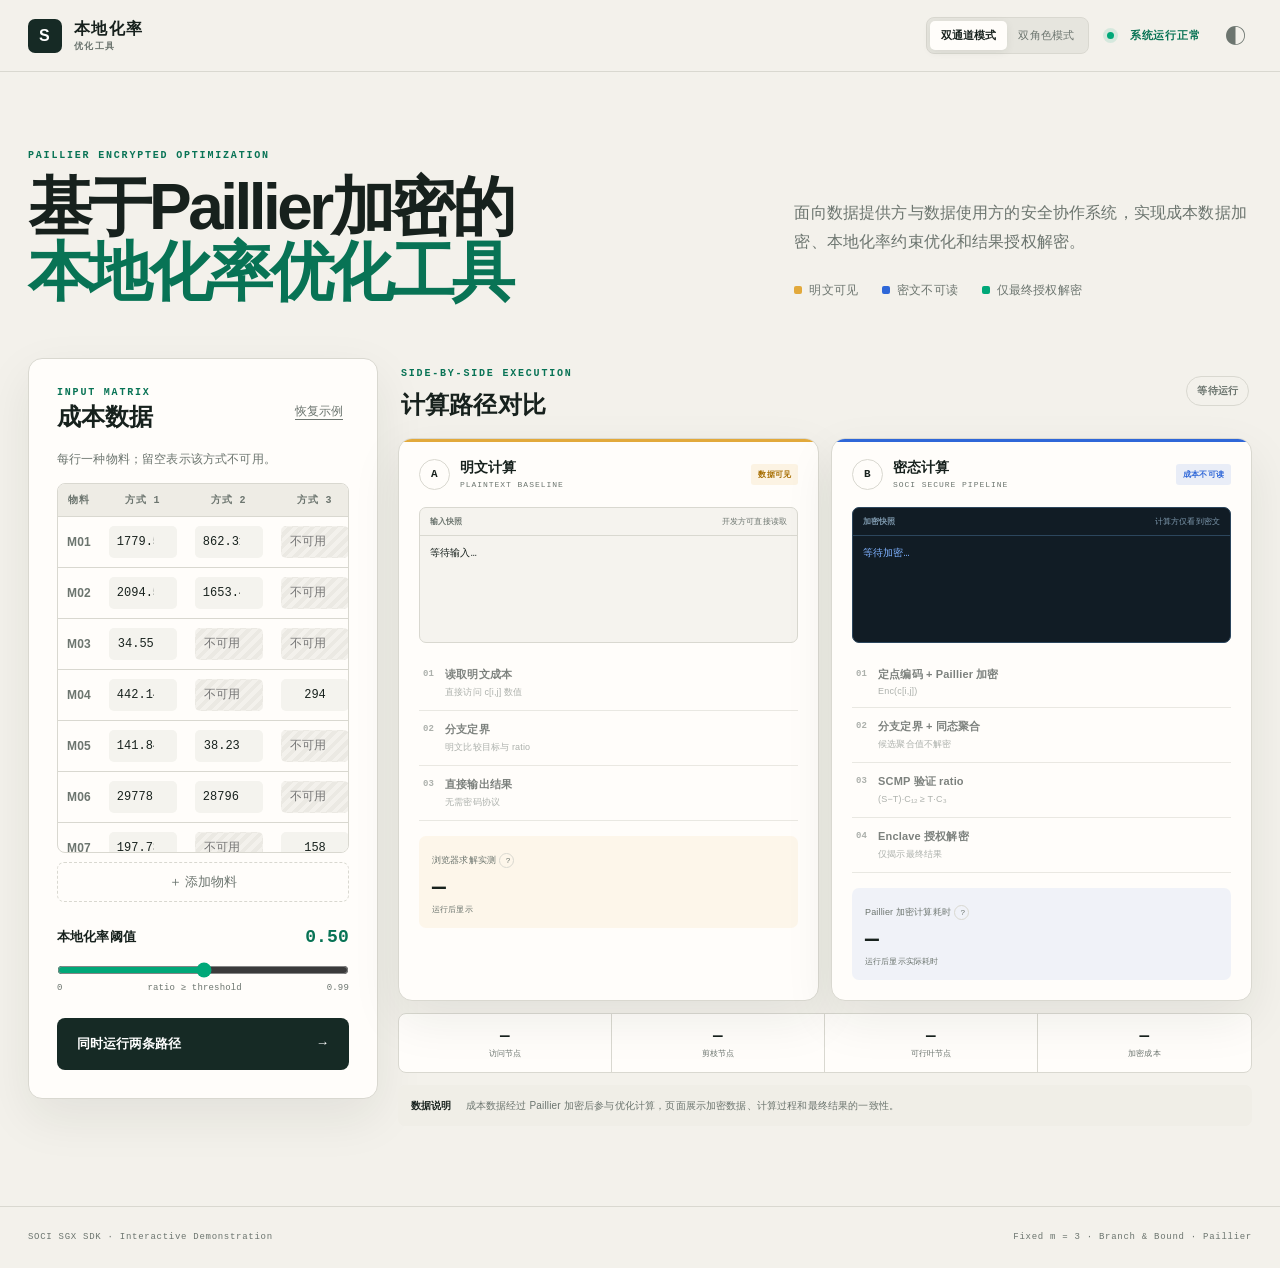
==== examples/optimization-demo/index.html @ 7ff5cc7e "feat(protocols): implement SOCI-plus secure protocols and optimization operator Replace the decrypt-" ====
<!doctype html>
<html lang="zh-CN">
<head>
  <meta charset="utf-8">
  <meta name="viewport" content="width=device-width,initial-scale=1">
  <title>基于Paillier加密的本地化率优化工具</title>
  <link rel="stylesheet" href="styles.css">
  <link rel="stylesheet" href="mode-nav.css">
  <link rel="stylesheet" href="progress.css">
</head>
<body>
  <header class="topbar">
    <a class="brand" href="index.html"><span class="brand-mark">S</span><span>本地化率<b>优化工具</b></span></a>
    <div class="top-actions"><nav class="mode-nav" aria-label="模式切换"><a class="active" href="index.html">双通道模式</a><a href="workflow.html">双角色模式</a></nav><span class="status"><i></i> 系统运行正常</span><button id="themeButton" class="icon-button" aria-label="切换主题">◐</button></div>
  </header>

  <main>
    <section class="hero">
      <div><p class="eyebrow">PAILLIER ENCRYPTED OPTIMIZATION</p><h1>基于Paillier加密的<br><em>本地化率优化工具</em></h1></div>
      <div class="hero-copy"><p>面向数据提供方与数据使用方的安全协作系统，实现成本数据加密、本地化率约束优化和结果授权解密。</p><div class="legend"><span><i class="dot raw"></i>明文可见</span><span><i class="dot cipher"></i>密文不可读</span><span><i class="dot enclave"></i>仅最终授权解密</span></div></div>
    </section>

    <section class="workspace compare-workspace">
      <aside class="panel input-panel">
        <div class="panel-head"><div><p class="step-label">INPUT MATRIX</p><h2>成本数据</h2></div><button id="resetButton" class="text-button">恢复示例</button></div>
        <p class="hint">每行一种物料；留空表示该方式不可用。</p>
        <div class="table-wrap"><table id="costTable"><thead><tr><th>物料</th><th>方式 1</th><th>方式 2</th><th>方式 3</th></tr></thead><tbody></tbody></table></div>
        <button id="addRowButton" class="add-button">＋ 添加物料</button>
        <div class="threshold-block"><div class="threshold-title"><label for="threshold">本地化率阈值</label><output id="thresholdValue">0.50</output></div><input id="threshold" type="range" min="0" max="0.99" step="0.01" value="0.5"><div class="range-label"><span>0</span><span>ratio ≥ threshold</span><span>0.99</span></div></div>
        <button id="runButton" class="run-button"><span>同时运行两条路径</span><b>→</b></button>
      </aside>

      <section class="comparison">
        <div class="compare-header"><div><p class="step-label">SIDE-BY-SIDE EXECUTION</p><h2>计算路径对比</h2></div><span id="runState" class="run-state">等待运行</span></div>
        <div class="channel-grid">
          <article class="channel plain-channel">
            <div class="channel-head"><div><span class="channel-index">A</span><div><b>明文计算</b><small>PLAINTEXT BASELINE</small></div></div><span class="exposure danger">数据可见</span></div>
            <div class="data-window"><div class="window-bar"><span>输入快照</span><em>开发方可直接读取</em></div><div id="plainPreview" class="matrix-preview plain-preview">等待输入…</div></div>
            <ol class="logic-list">
              <li data-plain-step="1"><i>01</i><div><b>读取明文成本</b><span>直接访问 c[i,j] 数值</span></div></li>
              <li data-plain-step="2"><i>02</i><div><b>分支定界</b><span>明文比较目标与 ratio</span></div></li>
              <li data-plain-step="3"><i>03</i><div><b>直接输出结果</b><span>无需密码协议</span></div></li>
            </ol>
            <div class="perf-box"><span>浏览器求解实测 <button class="info" title="同一模型在当前浏览器重复执行后的中位耗时">?</button></span><strong id="plainTime">—</strong><small id="plainPerfNote">运行后显示</small></div>
          </article>

          <article class="channel cipher-channel">
            <div class="channel-head"><div><span class="channel-index">B</span><div><b>密态计算</b><small>SOCI SECURE PIPELINE</small></div></div><span class="exposure safe">成本不可读</span></div>
            <div class="data-window cipher-window"><div class="window-bar"><span>加密快照</span><em>计算方仅看到密文</em></div><div id="cipherPreview" class="matrix-preview cipher-preview">等待加密…</div></div>
            <ol class="logic-list secure-list">
              <li data-secure-step="1"><i>01</i><div><b>定点编码 + Paillier 加密</b><span id="encryptDetail">Enc(c[i,j])</span></div></li>
              <li data-secure-step="2"><i>02</i><div><b>分支定界 + 同态聚合</b><span>候选聚合值不解密</span></div></li>
              <li data-secure-step="3"><i>03</i><div><b>SCMP 验证 ratio</b><span>(S−T)·C₁₂ ≥ T·C₃</span></div></li>
              <li data-secure-step="4"><i>04</i><div><b>Enclave 授权解密</b><span>仅揭示最终结果</span></div></li>
            </ol>
            <div class="perf-box secure-perf"><span>Paillier 加密计算耗时 <button class="info" title="从数据加密到优化结果生成的端到端耗时">?</button></span><strong id="secureTime">—</strong><small id="securePerfNote">运行后显示实际耗时</small></div>
          </article>
        </div>
        <div class="workload-strip"><span><b id="visitedNodes">—</b>访问节点</span><span><b id="prunedNodes">—</b>剪枝节点</span><span><b id="candidateCount">—</b>可行叶节点</span><span><b id="encryptedCells">—</b>加密成本</span></div>
        <div class="disclaimer"><b>数据说明</b><span>成本数据经过 Paillier 加密后参与优化计算，页面展示加密数据、计算过程和最终结果的一致性。</span></div>
      </section>
    </section>

    <section id="resultSection" class="results hidden">
      <div class="result-title"><div><p class="eyebrow">RESULT CONSISTENCY</p><h2>结果一致性验证</h2></div><span class="optimal-badge">✓ EXACT MATCH</span></div>
      <div class="match-panel"><div><span>明文结果</span><b id="plainSolution">—</b></div><i>＝</i><div><span>密态授权结果</span><b id="secureSolution">—</b></div><em>100% 一致</em></div>
      <div class="result-grid"><article><span>最小总成本 · 两端一致</span><strong id="totalCost">—</strong><small>成本单位</small></article><article><span>最终本地化率 · 两端一致</span><strong id="ratioResult">—</strong><div class="ratio-bar"><i id="ratioFill"></i><em id="thresholdMarker"></em></div></article><article><span>性能额外开销（实测）</span><strong id="overheadResult">—</strong><small id="constraintText">密态换取成本数据机密性</small></article></div>
      <div class="solution-card"><div class="solution-head"><h3>物料选择明细</h3><button id="copyButton" class="text-button">复制结果</button></div><div id="solutionList" class="solution-list"></div><div class="formula"><span>C₁₂</span><b id="c12Value">—</b><i>＋</i><span>C₃</span><b id="c3Value">—</b><i>＝</i><span>总成本</span><b id="formulaTotal">—</b></div></div>
    </section>
  </main>
  <footer><span>SOCI SGX SDK · Interactive Demonstration</span><span>Fixed m = 3 · Branch &amp; Bound · Paillier</span></footer>
  <script src="app.js"></script>
</body>
</html>
---- examples/optimization-demo/styles.css ----
:root{--bg:#f3f1eb;--card:#fffdfa;--ink:#17211d;--muted:#6c756f;--line:#d9d8d0;--green:#00a878;--green-dark:#087355;--blue:#2f67d8;--navy:#162a25;--amber:#e2a93b;--shadow:0 18px 50px rgba(24,37,31,.08)}*{box-sizing:border-box}html{scroll-behavior:smooth}body{margin:0;background:var(--bg);color:var(--ink);font-family:Inter,"Noto Sans SC","Microsoft YaHei",sans-serif;letter-spacing:.01em}.topbar{height:72px;padding:0 max(28px,calc((100vw - 1400px)/2));display:flex;align-items:center;justify-content:space-between;border-bottom:1px solid var(--line);background:rgba(243,241,235,.88);backdrop-filter:blur(14px);position:sticky;top:0;z-index:20}.brand{display:flex;align-items:center;gap:12px;color:var(--ink);text-decoration:none;font-weight:800;letter-spacing:.08em}.brand b{display:block;font-size:9px;font-weight:600;letter-spacing:.16em;color:var(--muted)}.brand-mark{display:grid;place-items:center;width:34px;height:34px;background:var(--navy);color:white;border-radius:7px}.top-actions{display:flex;align-items:center;gap:18px}.status{font:600 11px monospace;color:var(--green-dark);letter-spacing:.08em}.status i{display:inline-block;width:7px;height:7px;background:var(--green);border-radius:50%;box-shadow:0 0 0 4px rgba(0,168,120,.12);margin-right:8px}.icon-button,.text-button{border:0;background:transparent;color:var(--muted);cursor:pointer}.icon-button{font-size:21px}main{max-width:1400px;margin:auto;padding:0 28px 80px}.hero{display:grid;grid-template-columns:1.2fr .8fr;gap:80px;align-items:end;padding:68px 0 52px}.eyebrow,.step-label{font:700 10px monospace;color:var(--green-dark);letter-spacing:.18em}.hero h1{font-size:clamp(44px,5vw,72px);line-height:1.02;margin:14px 0 0;letter-spacing:-.055em}.hero h1 em{font-style:normal;color:var(--green-dark)}.hero-copy{padding-bottom:7px}.hero-copy p{font-size:16px;line-height:1.8;color:var(--muted);max-width:570px}.legend{display:flex;gap:24px;margin-top:25px;font-size:12px;color:var(--muted)}.dot{display:inline-block;width:8px;height:8px;border-radius:2px;margin-right:7px}.dot.raw{background:var(--amber)}.dot.cipher{background:var(--blue)}.dot.enclave{background:var(--green)}.workspace{display:grid;grid-template-columns:minmax(410px,.86fr) minmax(560px,1.14fr);gap:20px;align-items:start}.panel,.results{background:var(--card);border:1px solid var(--line);border-radius:14px;box-shadow:var(--shadow)}.panel{padding:28px}.panel-head,.threshold-title,.solution-head,.result-title{display:flex;align-items:center;justify-content:space-between}.panel h2,.results h2{margin:3px 0;font-size:24px}.panel-head p{margin:0}.text-button{font-size:12px;text-decoration:underline;text-underline-offset:4px}.hint{font-size:12px;color:var(--muted);margin:15px 0}.table-wrap{max-height:370px;overflow:auto;border:1px solid var(--line);border-radius:8px}table{border-collapse:collapse;width:100%;font-size:12px}th{position:sticky;top:0;background:#eeece5;color:var(--muted);font:600 10px monospace;letter-spacing:.08em;z-index:2}th,td{padding:9px;border-bottom:1px solid var(--line);text-align:center}td:first-child{font-weight:700;color:var(--muted)}td input{width:100%;min-width:68px;padding:8px 7px;border:1px solid transparent;border-radius:5px;text-align:right;background:#f4f3ee;color:var(--ink);font:500 12px monospace}td input:focus{outline:0;border-color:var(--green);background:white;box-shadow:0 0 0 3px rgba(0,168,120,.1)}td input.unavailable{background:repeating-linear-gradient(135deg,#f3f1ec,#f3f1ec 4px,#ebe9e3 4px,#ebe9e3 8px)}.add-button{width:100%;padding:10px;border:1px dashed var(--line);background:transparent;color:var(--muted);cursor:pointer;margin-top:9px;border-radius:7px}.threshold-block{margin:25px 0}.threshold-title label{font-size:13px;font-weight:700}.threshold-title output{font:700 18px monospace;color:var(--green-dark)}input[type=range]{width:100%;accent-color:var(--green);margin:15px 0 5px}.range-label{display:flex;justify-content:space-between;color:var(--muted);font:9px monospace}.run-button{width:100%;border:0;border-radius:8px;padding:17px 20px;background:var(--navy);color:white;display:flex;justify-content:space-between;font-weight:700;cursor:pointer;transition:.2s}.run-button:hover{background:var(--green-dark);transform:translateY(-1px)}.run-button:disabled{opacity:.7}.run-state{font:600 10px monospace;padding:7px 10px;border:1px solid var(--line);border-radius:99px;color:var(--muted)}.pipeline{display:grid;grid-template-columns:1fr 1fr;gap:10px;margin-top:21px}.process-step{min-height:142px;border:1px solid var(--line);border-radius:9px;padding:17px;display:flex;gap:14px;position:relative;transition:.35s;background:rgba(255,255,255,.4)}.process-step.wide{grid-column:span 2;min-height:120px}.process-step.active{border-color:var(--blue);background:rgba(47,103,216,.055);box-shadow:inset 3px 0 var(--blue)}.process-step.done{border-color:rgba(0,168,120,.45)}.process-step.done .step-icon{background:var(--green);color:white;border-color:var(--green)}.step-icon{flex:0 0 34px;height:34px;border:1px solid var(--line);border-radius:50%;display:grid;place-items:center;font:700 10px monospace;color:var(--muted)}.step-icon.shield{border-radius:8px}.process-step h3{font-size:14px;margin:2px 0 8px}.process-step p{font-size:11px;line-height:1.55;color:var(--muted);margin:0}.process-step code{display:block;margin-top:10px;color:var(--blue);font-size:10px;white-space:normal}.metrics{display:flex;gap:35px;margin-top:14px}.metrics span{font-size:10px;color:var(--muted)}.metrics b{display:block;font:700 20px monospace;color:var(--ink);margin-bottom:3px}.enclave-tag{position:absolute;right:16px;top:16px;font:700 9px monospace;color:var(--green-dark);border:1px solid rgba(0,168,120,.35);padding:5px 8px;border-radius:3px}.disclaimer{display:flex;gap:14px;background:#f0eee7;margin-top:12px;padding:13px;border-radius:7px;font-size:10px;line-height:1.5;color:var(--muted)}.disclaimer b{color:var(--ink);white-space:nowrap}.results{margin-top:20px;padding:30px}.results.hidden{display:none}.optimal-badge{font:700 10px monospace;color:var(--green-dark);border:1px solid rgba(0,168,120,.35);padding:8px 11px;border-radius:99px}.result-grid{display:grid;grid-template-columns:repeat(3,1fr);gap:10px;margin:25px 0}.result-grid article{padding:22px;background:#f1efe9;border-radius:8px}.result-grid span,.result-grid small{display:block;font-size:10px;color:var(--muted)}.result-grid strong{display:block;font:700 28px monospace;margin:12px 0}.result-grid strong.valid{color:var(--green-dark)}.ratio-bar{height:4px;background:#d9d7d0;position:relative;margin-top:18px}.ratio-bar i{display:block;height:100%;width:0;background:var(--green);transition:width .7s}.ratio-bar em{position:absolute;top:-4px;height:12px;width:2px;background:var(--ink)}.solution-card{border:1px solid var(--line);border-radius:9px;padding:22px}.solution-head h3{font-size:14px}.solution-list{display:grid;grid-template-columns:repeat(5,1fr);gap:8px}.solution-item{padding:13px;background:#f4f2ed;border-radius:6px;border-top:2px solid var(--blue)}.solution-item span{display:block;font-size:9px;color:var(--muted)}.solution-item b{display:block;font-size:12px;margin:6px 0}.solution-item em{font:600 11px monospace;color:var(--green-dark);font-style:normal}.formula{display:flex;align-items:center;justify-content:flex-end;gap:12px;margin-top:22px;font-size:10px;color:var(--muted)}.formula b{font:700 13px monospace;color:var(--ink)}.formula i{font-style:normal;color:var(--green)}footer{max-width:1400px;margin:auto;padding:25px 28px;border-top:1px solid var(--line);display:flex;justify-content:space-between;color:var(--muted);font:9px monospace;letter-spacing:.08em}.error{color:#a33!important;border-color:#c77!important}@media(max-width:960px){.hero{grid-template-columns:1fr;gap:20px}.workspace{grid-template-columns:1fr}.result-grid{grid-template-columns:1fr}.solution-list{grid-template-columns:repeat(2,1fr)}}@media(max-width:580px){main{padding-inline:14px}.topbar{padding-inline:14px}.hero{padding-top:40px}.panel,.results{padding:18px}.pipeline{grid-template-columns:1fr}.process-step.wide{grid-column:auto}.solution-list{grid-template-columns:1fr}.legend{flex-wrap:wrap}.formula{flex-wrap:wrap;justify-content:flex-start}}
body.dark{--bg:#101714;--card:#17201c;--ink:#e9eee9;--muted:#9aa59e;--line:#34413b;--navy:#00a878;--shadow:0 18px 50px rgba(0,0,0,.2)}body.dark .topbar{background:rgba(16,23,20,.9)}body.dark th,body.dark .result-grid article,body.dark .disclaimer,body.dark .solution-item,body.dark td input{background:#202a26}body.dark .process-step{background:rgba(255,255,255,.015)}
.compare-workspace{grid-template-columns:minmax(350px,.58fr) minmax(680px,1.42fr)}.comparison{min-width:0}.compare-header{display:flex;align-items:center;justify-content:space-between;margin:0 3px 14px}.compare-header h2{margin:3px 0}.channel-grid{display:grid;grid-template-columns:1fr 1fr;gap:12px}.channel{background:var(--card);border:1px solid var(--line);border-radius:14px;padding:20px;box-shadow:var(--shadow);position:relative;overflow:hidden}.channel:before{content:"";position:absolute;left:0;right:0;top:0;height:3px}.plain-channel:before{background:var(--amber)}.cipher-channel:before{background:var(--blue)}.channel-head,.channel-head>div{display:flex;align-items:center;justify-content:space-between}.channel-head>div{justify-content:flex-start;gap:10px}.channel-head b{display:block;font-size:14px}.channel-head small{display:block;font:8px monospace;color:var(--muted);margin-top:3px;letter-spacing:.12em}.channel-index{display:grid;place-items:center;width:31px;height:31px;border-radius:50%;border:1px solid var(--line);font:700 11px monospace}.exposure{font:700 8px monospace;padding:5px 7px;border-radius:3px}.exposure.danger{color:#a66d00;background:rgba(226,169,59,.12)}.exposure.safe{color:var(--blue);background:rgba(47,103,216,.1)}.data-window{margin:17px 0 13px;border:1px solid var(--line);border-radius:7px;overflow:hidden;background:#f5f3ee}.cipher-window{background:#111c25;color:#9bc1ff;border-color:#2c465d}.window-bar{display:flex;justify-content:space-between;padding:8px 10px;border-bottom:1px solid var(--line);font:700 8px monospace;color:var(--muted)}.cipher-window .window-bar{border-color:#2c465d;color:#7f9aaf}.window-bar em{font-style:normal;font-weight:400}.matrix-preview{height:106px;padding:10px;overflow:auto;font:10px/1.65 monospace;white-space:pre;color:var(--ink)}.cipher-preview{color:#7eb1ff;overflow:hidden}.logic-list{list-style:none;margin:0;padding:0}.logic-list li{display:flex;gap:11px;padding:11px 4px;border-bottom:1px solid var(--line);opacity:.56;transition:.25s}.logic-list li.active{opacity:1;background:rgba(226,169,59,.055);padding-left:8px}.secure-list li.active{background:rgba(47,103,216,.06)}.logic-list li.done{opacity:1}.logic-list i{font:700 9px monospace;color:var(--muted);font-style:normal;margin-top:2px}.logic-list b{display:block;font-size:11px}.logic-list span{display:block;font-size:9px;color:var(--muted);margin-top:4px}.perf-box{background:rgba(226,169,59,.08);margin-top:15px;padding:13px;border-radius:7px}.secure-perf{background:rgba(47,103,216,.07)}.perf-box>span{font-size:9px;color:var(--muted)}.perf-box strong{display:block;font:700 23px monospace;margin:7px 0 3px}.perf-box small{display:block;color:var(--muted);font-size:8px;line-height:1.4}.info{border:1px solid var(--line);background:transparent;color:var(--muted);border-radius:50%;width:15px;height:15px;font:8px monospace;cursor:help}.workload-strip{display:grid;grid-template-columns:repeat(4,1fr);margin-top:12px;background:var(--card);border:1px solid var(--line);border-radius:8px}.workload-strip span{padding:13px;text-align:center;font-size:8px;color:var(--muted);border-right:1px solid var(--line)}.workload-strip span:last-child{border:0}.workload-strip b{display:block;font:700 16px monospace;color:var(--ink);margin-bottom:3px}.match-panel{display:grid;grid-template-columns:1fr auto 1fr auto;gap:16px;align-items:center;padding:17px 20px;margin:23px 0;background:linear-gradient(90deg,rgba(226,169,59,.08),rgba(0,168,120,.08),rgba(47,103,216,.08));border:1px solid var(--line);border-radius:8px}.match-panel div{text-align:center}.match-panel span{display:block;font-size:9px;color:var(--muted)}.match-panel b{display:block;font:700 13px monospace;margin-top:7px}.match-panel>i{font-style:normal;font-size:22px;color:var(--green)}.match-panel>em{font:700 9px monospace;font-style:normal;color:var(--green-dark);border:1px solid rgba(0,168,120,.3);border-radius:99px;padding:7px 9px}@media(max-width:1100px){.compare-workspace{grid-template-columns:1fr}.input-panel .table-wrap{max-height:290px}}@media(max-width:740px){.channel-grid{grid-template-columns:1fr}.workload-strip{grid-template-columns:1fr 1fr}.match-panel{grid-template-columns:1fr}.match-panel>i{transform:rotate(90deg)}body.dark .data-window{background:#202a26}}
---- examples/optimization-demo/mode-nav.css ----
.mode-nav{display:flex;align-items:center;padding:3px;background:rgba(23,33,29,.06);border:1px solid var(--line);border-radius:8px}.mode-nav a{padding:7px 11px;border-radius:5px;color:var(--muted);text-decoration:none;font-size:11px;white-space:nowrap}.mode-nav a.active{background:var(--card);color:var(--ink);font-weight:700;box-shadow:0 2px 8px rgba(24,37,31,.08)}@media(max-width:620px){.top-actions .status{display:none}.mode-nav a{padding:7px 8px;font-size:10px}}
---- examples/optimization-demo/progress.css ----
.run-button.loading b{animation:spin .9s linear infinite}.run-state:not(.error){transition:.2s}.logic-list li.active{animation:workingPulse 1.15s ease-in-out infinite}@keyframes spin{to{transform:rotate(360deg)}}@keyframes workingPulse{50%{filter:brightness(.92);box-shadow:inset 3px 0 var(--blue)}}
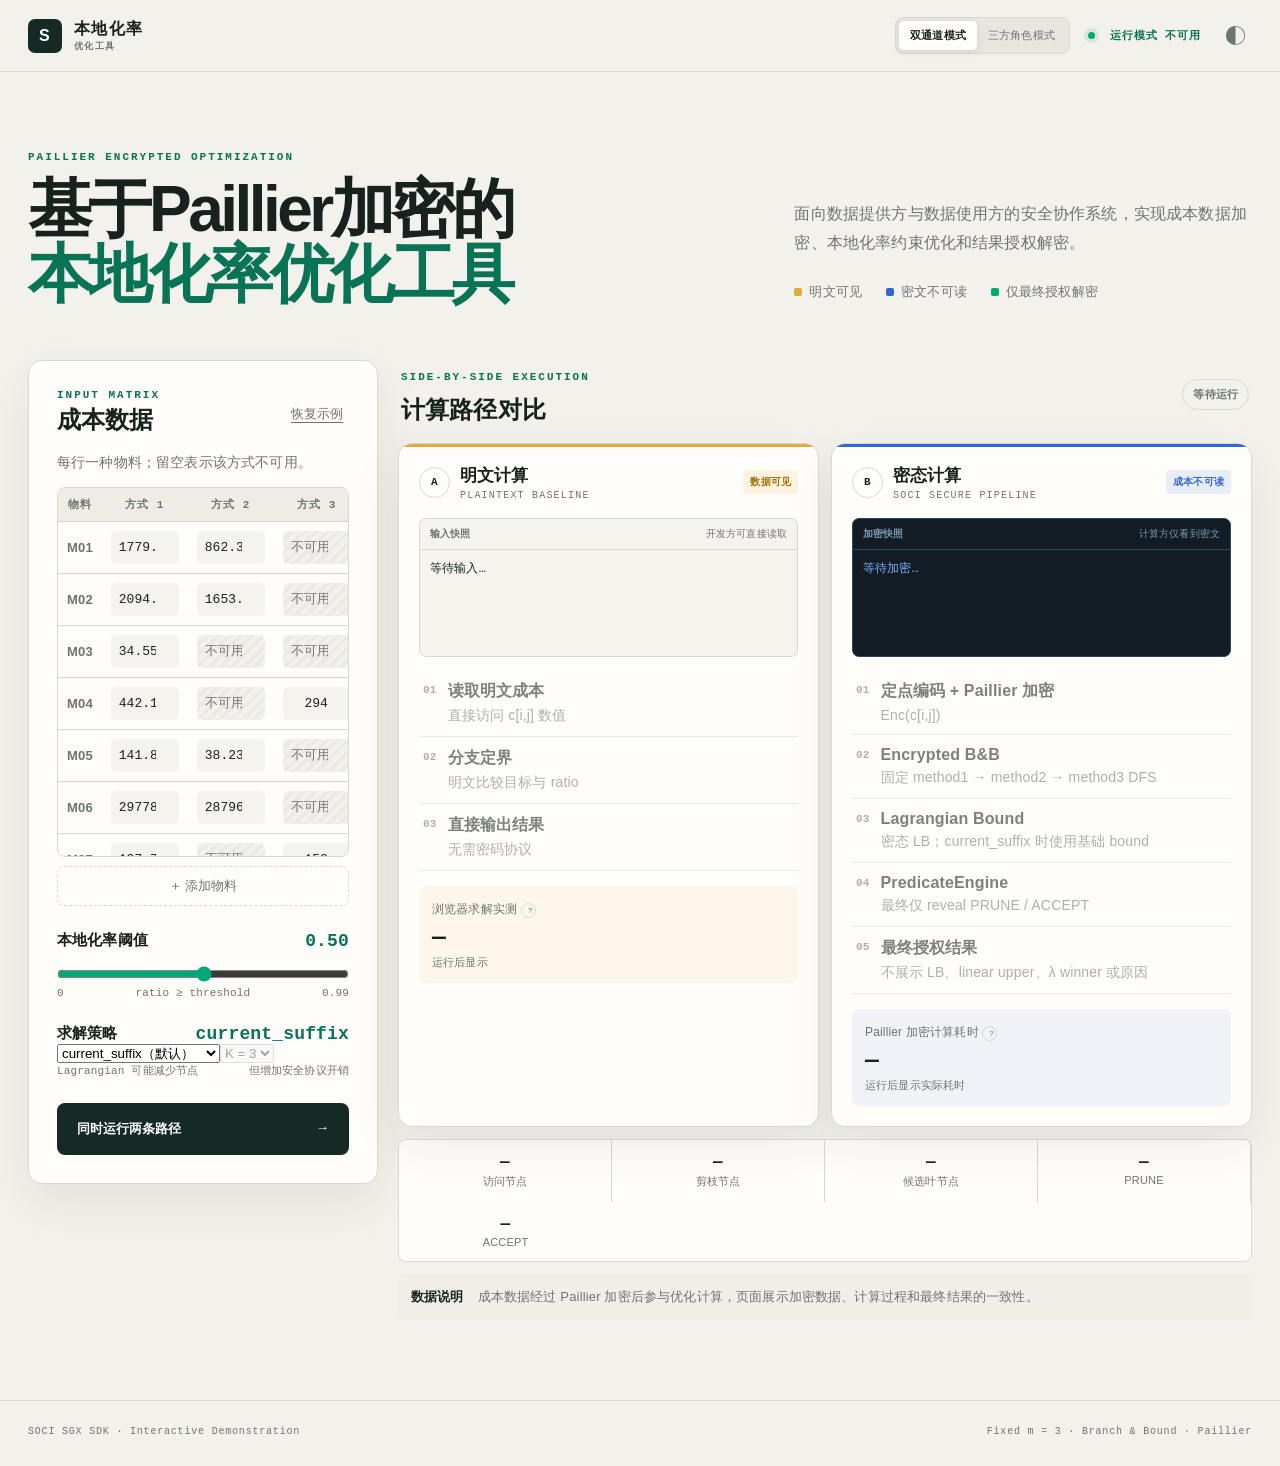
==== commit d3b30ffb: "demo: rework three-party flow, fix 04->05 transition, improve readability - dual-channel: always act" ====
--- a/examples/optimization-demo/index.html
+++ b/examples/optimization-demo/index.html
@@ -11,7 +11,7 @@
 <body>
   <header class="topbar">
     <a class="brand" href="index.html"><span class="brand-mark">S</span><span>本地化率<b>优化工具</b></span></a>
-    <div class="top-actions"><nav class="mode-nav" aria-label="模式切换"><a class="active" href="index.html">双通道模式</a><a href="workflow.html">双角色模式</a></nav><span class="status"><i></i> 系统运行正常</span><button id="themeButton" class="icon-button" aria-label="切换主题">◐</button></div>
+    <div class="top-actions"><nav class="mode-nav" aria-label="模式切换"><a class="active" href="index.html">双通道模式</a><a href="workflow.html">三方角色模式</a></nav><span class="status"><i></i> 运行模式 <b id="runtimeMode">检测中</b></span><button id="themeButton" class="icon-button" aria-label="切换主题">◐</button></div>
   </header>
 
   <main>
@@ -27,6 +27,7 @@
         <div class="table-wrap"><table id="costTable"><thead><tr><th>物料</th><th>方式 1</th><th>方式 2</th><th>方式 3</th></tr></thead><tbody></tbody></table></div>
         <button id="addRowButton" class="add-button">＋ 添加物料</button>
         <div class="threshold-block"><div class="threshold-title"><label for="threshold">本地化率阈值</label><output id="thresholdValue">0.50</output></div><input id="threshold" type="range" min="0" max="0.99" step="0.01" value="0.5"><div class="range-label"><span>0</span><span>ratio ≥ threshold</span><span>0.99</span></div></div>
+        <div class="threshold-block"><div class="threshold-title"><label for="solverStrategy">求解策略</label><output id="activeStrategy">current_suffix</output></div><select id="solverStrategy"><option value="current_suffix">current_suffix（默认）</option><option value="lagrangian">lagrangian（显式启用）</option></select><select id="gridSize" disabled><option value="3">K = 3</option><option value="5">K = 5</option><option value="9">K = 9</option></select><div class="range-label"><span>Lagrangian 可能减少节点</span><span>但增加安全协议开销</span></div></div>
         <button id="runButton" class="run-button"><span>同时运行两条路径</span><b>→</b></button>
       </aside>
 
@@ -49,14 +50,15 @@
             <div class="data-window cipher-window"><div class="window-bar"><span>加密快照</span><em>计算方仅看到密文</em></div><div id="cipherPreview" class="matrix-preview cipher-preview">等待加密…</div></div>
             <ol class="logic-list secure-list">
               <li data-secure-step="1"><i>01</i><div><b>定点编码 + Paillier 加密</b><span id="encryptDetail">Enc(c[i,j])</span></div></li>
-              <li data-secure-step="2"><i>02</i><div><b>分支定界 + 同态聚合</b><span>候选聚合值不解密</span></div></li>
-              <li data-secure-step="3"><i>03</i><div><b>SCMP 验证 ratio</b><span>(S−T)·C₁₂ ≥ T·C₃</span></div></li>
-              <li data-secure-step="4"><i>04</i><div><b>Enclave 授权解密</b><span>仅揭示最终结果</span></div></li>
+              <li data-secure-step="2"><i>02</i><div><b>Encrypted B&amp;B</b><span>固定 method1 → method2 → method3 DFS</span></div></li>
+              <li data-secure-step="3"><i>03</i><div><b>Lagrangian Bound</b><span>密态 LB；current_suffix 时使用基础 bound</span></div></li>
+              <li data-secure-step="4"><i>04</i><div><b>PredicateEngine</b><span>最终仅 reveal PRUNE / ACCEPT</span></div></li>
+              <li data-secure-step="5"><i>05</i><div><b>最终授权结果</b><span>不展示 LB、linear upper、λ winner 或原因</span></div></li>
             </ol>
             <div class="perf-box secure-perf"><span>Paillier 加密计算耗时 <button class="info" title="从数据加密到优化结果生成的端到端耗时">?</button></span><strong id="secureTime">—</strong><small id="securePerfNote">运行后显示实际耗时</small></div>
           </article>
         </div>
-        <div class="workload-strip"><span><b id="visitedNodes">—</b>访问节点</span><span><b id="prunedNodes">—</b>剪枝节点</span><span><b id="candidateCount">—</b>可行叶节点</span><span><b id="encryptedCells">—</b>加密成本</span></div>
+        <div class="workload-strip"><span><b id="visitedNodes">—</b>访问节点</span><span><b id="prunedNodes">—</b>剪枝节点</span><span><b id="candidateCount">—</b>候选叶节点</span><span><b id="prunePredicates">—</b>PRUNE</span><span><b id="acceptPredicates">—</b>ACCEPT</span></div>
         <div class="disclaimer"><b>数据说明</b><span>成本数据经过 Paillier 加密后参与优化计算，页面展示加密数据、计算过程和最终结果的一致性。</span></div>
       </section>
     </section>
--- a/examples/optimization-demo/styles.css
+++ b/examples/optimization-demo/styles.css
@@ -1,3 +1,3 @@
-:root{--bg:#f3f1eb;--card:#fffdfa;--ink:#17211d;--muted:#6c756f;--line:#d9d8d0;--green:#00a878;--green-dark:#087355;--blue:#2f67d8;--navy:#162a25;--amber:#e2a93b;--shadow:0 18px 50px rgba(24,37,31,.08)}*{box-sizing:border-box}html{scroll-behavior:smooth}body{margin:0;background:var(--bg);color:var(--ink);font-family:Inter,"Noto Sans SC","Microsoft YaHei",sans-serif;letter-spacing:.01em}.topbar{height:72px;padding:0 max(28px,calc((100vw - 1400px)/2));display:flex;align-items:center;justify-content:space-between;border-bottom:1px solid var(--line);background:rgba(243,241,235,.88);backdrop-filter:blur(14px);position:sticky;top:0;z-index:20}.brand{display:flex;align-items:center;gap:12px;color:var(--ink);text-decoration:none;font-weight:800;letter-spacing:.08em}.brand b{display:block;font-size:9px;font-weight:600;letter-spacing:.16em;color:var(--muted)}.brand-mark{display:grid;place-items:center;width:34px;height:34px;background:var(--navy);color:white;border-radius:7px}.top-actions{display:flex;align-items:center;gap:18px}.status{font:600 11px monospace;color:var(--green-dark);letter-spacing:.08em}.status i{display:inline-block;width:7px;height:7px;background:var(--green);border-radius:50%;box-shadow:0 0 0 4px rgba(0,168,120,.12);margin-right:8px}.icon-button,.text-button{border:0;background:transparent;color:var(--muted);cursor:pointer}.icon-button{font-size:21px}main{max-width:1400px;margin:auto;padding:0 28px 80px}.hero{display:grid;grid-template-columns:1.2fr .8fr;gap:80px;align-items:end;padding:68px 0 52px}.eyebrow,.step-label{font:700 10px monospace;color:var(--green-dark);letter-spacing:.18em}.hero h1{font-size:clamp(44px,5vw,72px);line-height:1.02;margin:14px 0 0;letter-spacing:-.055em}.hero h1 em{font-style:normal;color:var(--green-dark)}.hero-copy{padding-bottom:7px}.hero-copy p{font-size:16px;line-height:1.8;color:var(--muted);max-width:570px}.legend{display:flex;gap:24px;margin-top:25px;font-size:12px;color:var(--muted)}.dot{display:inline-block;width:8px;height:8px;border-radius:2px;margin-right:7px}.dot.raw{background:var(--amber)}.dot.cipher{background:var(--blue)}.dot.enclave{background:var(--green)}.workspace{display:grid;grid-template-columns:minmax(410px,.86fr) minmax(560px,1.14fr);gap:20px;align-items:start}.panel,.results{background:var(--card);border:1px solid var(--line);border-radius:14px;box-shadow:var(--shadow)}.panel{padding:28px}.panel-head,.threshold-title,.solution-head,.result-title{display:flex;align-items:center;justify-content:space-between}.panel h2,.results h2{margin:3px 0;font-size:24px}.panel-head p{margin:0}.text-button{font-size:12px;text-decoration:underline;text-underline-offset:4px}.hint{font-size:12px;color:var(--muted);margin:15px 0}.table-wrap{max-height:370px;overflow:auto;border:1px solid var(--line);border-radius:8px}table{border-collapse:collapse;width:100%;font-size:12px}th{position:sticky;top:0;background:#eeece5;color:var(--muted);font:600 10px monospace;letter-spacing:.08em;z-index:2}th,td{padding:9px;border-bottom:1px solid var(--line);text-align:center}td:first-child{font-weight:700;color:var(--muted)}td input{width:100%;min-width:68px;padding:8px 7px;border:1px solid transparent;border-radius:5px;text-align:right;background:#f4f3ee;color:var(--ink);font:500 12px monospace}td input:focus{outline:0;border-color:var(--green);background:white;box-shadow:0 0 0 3px rgba(0,168,120,.1)}td input.unavailable{background:repeating-linear-gradient(135deg,#f3f1ec,#f3f1ec 4px,#ebe9e3 4px,#ebe9e3 8px)}.add-button{width:100%;padding:10px;border:1px dashed var(--line);background:transparent;color:var(--muted);cursor:pointer;margin-top:9px;border-radius:7px}.threshold-block{margin:25px 0}.threshold-title label{font-size:13px;font-weight:700}.threshold-title output{font:700 18px monospace;color:var(--green-dark)}input[type=range]{width:100%;accent-color:var(--green);margin:15px 0 5px}.range-label{display:flex;justify-content:space-between;color:var(--muted);font:9px monospace}.run-button{width:100%;border:0;border-radius:8px;padding:17px 20px;background:var(--navy);color:white;display:flex;justify-content:space-between;font-weight:700;cursor:pointer;transition:.2s}.run-button:hover{background:var(--green-dark);transform:translateY(-1px)}.run-button:disabled{opacity:.7}.run-state{font:600 10px monospace;padding:7px 10px;border:1px solid var(--line);border-radius:99px;color:var(--muted)}.pipeline{display:grid;grid-template-columns:1fr 1fr;gap:10px;margin-top:21px}.process-step{min-height:142px;border:1px solid var(--line);border-radius:9px;padding:17px;display:flex;gap:14px;position:relative;transition:.35s;background:rgba(255,255,255,.4)}.process-step.wide{grid-column:span 2;min-height:120px}.process-step.active{border-color:var(--blue);background:rgba(47,103,216,.055);box-shadow:inset 3px 0 var(--blue)}.process-step.done{border-color:rgba(0,168,120,.45)}.process-step.done .step-icon{background:var(--green);color:white;border-color:var(--green)}.step-icon{flex:0 0 34px;height:34px;border:1px solid var(--line);border-radius:50%;display:grid;place-items:center;font:700 10px monospace;color:var(--muted)}.step-icon.shield{border-radius:8px}.process-step h3{font-size:14px;margin:2px 0 8px}.process-step p{font-size:11px;line-height:1.55;color:var(--muted);margin:0}.process-step code{display:block;margin-top:10px;color:var(--blue);font-size:10px;white-space:normal}.metrics{display:flex;gap:35px;margin-top:14px}.metrics span{font-size:10px;color:var(--muted)}.metrics b{display:block;font:700 20px monospace;color:var(--ink);margin-bottom:3px}.enclave-tag{position:absolute;right:16px;top:16px;font:700 9px monospace;color:var(--green-dark);border:1px solid rgba(0,168,120,.35);padding:5px 8px;border-radius:3px}.disclaimer{display:flex;gap:14px;background:#f0eee7;margin-top:12px;padding:13px;border-radius:7px;font-size:10px;line-height:1.5;color:var(--muted)}.disclaimer b{color:var(--ink);white-space:nowrap}.results{margin-top:20px;padding:30px}.results.hidden{display:none}.optimal-badge{font:700 10px monospace;color:var(--green-dark);border:1px solid rgba(0,168,120,.35);padding:8px 11px;border-radius:99px}.result-grid{display:grid;grid-template-columns:repeat(3,1fr);gap:10px;margin:25px 0}.result-grid article{padding:22px;background:#f1efe9;border-radius:8px}.result-grid span,.result-grid small{display:block;font-size:10px;color:var(--muted)}.result-grid strong{display:block;font:700 28px monospace;margin:12px 0}.result-grid strong.valid{color:var(--green-dark)}.ratio-bar{height:4px;background:#d9d7d0;position:relative;margin-top:18px}.ratio-bar i{display:block;height:100%;width:0;background:var(--green);transition:width .7s}.ratio-bar em{position:absolute;top:-4px;height:12px;width:2px;background:var(--ink)}.solution-card{border:1px solid var(--line);border-radius:9px;padding:22px}.solution-head h3{font-size:14px}.solution-list{display:grid;grid-template-columns:repeat(5,1fr);gap:8px}.solution-item{padding:13px;background:#f4f2ed;border-radius:6px;border-top:2px solid var(--blue)}.solution-item span{display:block;font-size:9px;color:var(--muted)}.solution-item b{display:block;font-size:12px;margin:6px 0}.solution-item em{font:600 11px monospace;color:var(--green-dark);font-style:normal}.formula{display:flex;align-items:center;justify-content:flex-end;gap:12px;margin-top:22px;font-size:10px;color:var(--muted)}.formula b{font:700 13px monospace;color:var(--ink)}.formula i{font-style:normal;color:var(--green)}footer{max-width:1400px;margin:auto;padding:25px 28px;border-top:1px solid var(--line);display:flex;justify-content:space-between;color:var(--muted);font:9px monospace;letter-spacing:.08em}.error{color:#a33!important;border-color:#c77!important}@media(max-width:960px){.hero{grid-template-columns:1fr;gap:20px}.workspace{grid-template-columns:1fr}.result-grid{grid-template-columns:1fr}.solution-list{grid-template-columns:repeat(2,1fr)}}@media(max-width:580px){main{padding-inline:14px}.topbar{padding-inline:14px}.hero{padding-top:40px}.panel,.results{padding:18px}.pipeline{grid-template-columns:1fr}.process-step.wide{grid-column:auto}.solution-list{grid-template-columns:1fr}.legend{flex-wrap:wrap}.formula{flex-wrap:wrap;justify-content:flex-start}}
+:root{--bg:#f3f1eb;--card:#fffdfa;--ink:#17211d;--muted:#6c756f;--line:#d9d8d0;--green:#00a878;--green-dark:#087355;--blue:#2f67d8;--navy:#162a25;--amber:#e2a93b;--shadow:0 18px 50px rgba(24,37,31,.08)}*{box-sizing:border-box}html{scroll-behavior:smooth}body{margin:0;background:var(--bg);color:var(--ink);font-family:Inter,"Noto Sans SC","Microsoft YaHei",sans-serif;letter-spacing:.01em}.topbar{height:72px;padding:0 max(28px,calc((100vw - 1400px)/2));display:flex;align-items:center;justify-content:space-between;border-bottom:1px solid var(--line);background:rgba(243,241,235,.88);backdrop-filter:blur(14px);position:sticky;top:0;z-index:20}.brand{display:flex;align-items:center;gap:12px;color:var(--ink);text-decoration:none;font-weight:800;letter-spacing:.08em}.brand b{display:block;font-size:9px;font-weight:600;letter-spacing:.16em;color:var(--muted)}.brand-mark{display:grid;place-items:center;width:34px;height:34px;background:var(--navy);color:white;border-radius:7px}.top-actions{display:flex;align-items:center;gap:18px}.status{font:600 11px monospace;color:var(--green-dark);letter-spacing:.08em}.status i{display:inline-block;width:7px;height:7px;background:var(--green);border-radius:50%;box-shadow:0 0 0 4px rgba(0,168,120,.12);margin-right:8px}.icon-button,.text-button{border:0;background:transparent;color:var(--muted);cursor:pointer}.icon-button{font-size:21px}main{max-width:1400px;margin:auto;padding:0 28px 80px}.hero{display:grid;grid-template-columns:1.2fr .8fr;gap:80px;align-items:end;padding:68px 0 52px}.eyebrow,.step-label{font:700 11px monospace;color:var(--green-dark);letter-spacing:.18em}.hero h1{font-size:clamp(44px,5vw,72px);line-height:1.02;margin:14px 0 0;letter-spacing:-.055em}.hero h1 em{font-style:normal;color:var(--green-dark)}.hero-copy{padding-bottom:7px}.hero-copy p{font-size:16px;line-height:1.8;color:var(--muted);max-width:570px}.legend{display:flex;gap:24px;margin-top:25px;font-size:13px;color:var(--muted)}.dot{display:inline-block;width:8px;height:8px;border-radius:2px;margin-right:7px}.dot.raw{background:var(--amber)}.dot.cipher{background:var(--blue)}.dot.enclave{background:var(--green)}.workspace{display:grid;grid-template-columns:minmax(410px,.86fr) minmax(560px,1.14fr);gap:20px;align-items:start}.panel,.results{background:var(--card);border:1px solid var(--line);border-radius:14px;box-shadow:var(--shadow)}.panel{padding:28px}.panel-head,.threshold-title,.solution-head,.result-title{display:flex;align-items:center;justify-content:space-between}.panel h2,.results h2{margin:3px 0;font-size:24px}.panel-head p{margin:0}.text-button{font-size:13px;text-decoration:underline;text-underline-offset:4px}.hint{font-size:14px;color:var(--muted);margin:15px 0}.table-wrap{max-height:370px;overflow:auto;border:1px solid var(--line);border-radius:8px}table{border-collapse:collapse;width:100%;font-size:13px}th{position:sticky;top:0;background:#eeece5;color:var(--muted);font:600 11px monospace;letter-spacing:.08em;z-index:2}th,td{padding:9px;border-bottom:1px solid var(--line);text-align:center}td:first-child{font-weight:700;color:var(--muted)}td input{width:100%;min-width:68px;padding:8px 7px;border:1px solid transparent;border-radius:5px;text-align:right;background:#f4f3ee;color:var(--ink);font:500 13px monospace}td input:focus{outline:0;border-color:var(--green);background:white;box-shadow:0 0 0 3px rgba(0,168,120,.1)}td input.unavailable{background:repeating-linear-gradient(135deg,#f3f1ec,#f3f1ec 4px,#ebe9e3 4px,#ebe9e3 8px)}.add-button{width:100%;padding:10px;border:1px dashed var(--line);background:transparent;color:var(--muted);cursor:pointer;margin-top:9px;border-radius:7px}.threshold-block{margin:25px 0}.threshold-title label{font-size:15px;font-weight:700}.threshold-title output{font:700 18px monospace;color:var(--green-dark)}input[type=range]{width:100%;accent-color:var(--green);margin:15px 0 5px}.range-label{display:flex;justify-content:space-between;color:var(--muted);font:11px monospace}.run-button{width:100%;border:0;border-radius:8px;padding:17px 20px;background:var(--navy);color:white;display:flex;justify-content:space-between;font-weight:700;cursor:pointer;transition:.2s}.run-button:hover{background:var(--green-dark);transform:translateY(-1px)}.run-button:disabled{opacity:.7}.run-state{font:600 11px monospace;padding:7px 10px;border:1px solid var(--line);border-radius:99px;color:var(--muted)}.pipeline{display:grid;grid-template-columns:1fr 1fr;gap:10px;margin-top:21px}.process-step{min-height:142px;border:1px solid var(--line);border-radius:9px;padding:17px;display:flex;gap:14px;position:relative;transition:.35s;background:rgba(255,255,255,.4)}.process-step.wide{grid-column:span 2;min-height:120px}.process-step.active{border-color:var(--blue);background:rgba(47,103,216,.055);box-shadow:inset 3px 0 var(--blue)}.process-step.done{border-color:rgba(0,168,120,.45)}.process-step.done .step-icon{background:var(--green);color:white;border-color:var(--green)}.step-icon{flex:0 0 34px;height:34px;border:1px solid var(--line);border-radius:50%;display:grid;place-items:center;font:700 10px monospace;color:var(--muted)}.step-icon.shield{border-radius:8px}.process-step h3{font-size:14px;margin:2px 0 8px}.process-step p{font-size:11px;line-height:1.55;color:var(--muted);margin:0}.process-step code{display:block;margin-top:10px;color:var(--blue);font-size:10px;white-space:normal}.metrics{display:flex;gap:35px;margin-top:14px}.metrics span{font-size:10px;color:var(--muted)}.metrics b{display:block;font:700 20px monospace;color:var(--ink);margin-bottom:3px}.enclave-tag{position:absolute;right:16px;top:16px;font:700 9px monospace;color:var(--green-dark);border:1px solid rgba(0,168,120,.35);padding:5px 8px;border-radius:3px}.disclaimer{display:flex;gap:14px;background:#f0eee7;margin-top:12px;padding:13px;border-radius:7px;font-size:13px;line-height:1.5;color:var(--muted)}.disclaimer b{color:var(--ink);white-space:nowrap}.results{margin-top:20px;padding:30px}.results.hidden{display:none}.optimal-badge{font:700 11px monospace;color:var(--green-dark);border:1px solid rgba(0,168,120,.35);padding:8px 11px;border-radius:99px}.result-grid{display:grid;grid-template-columns:repeat(3,1fr);gap:10px;margin:25px 0}.result-grid article{padding:22px;background:#f1efe9;border-radius:8px}.result-grid span,.result-grid small{display:block;font-size:12px;color:var(--muted)}.result-grid strong{display:block;font:700 28px monospace;margin:12px 0}.result-grid strong.valid{color:var(--green-dark)}.ratio-bar{height:4px;background:#d9d7d0;position:relative;margin-top:18px}.ratio-bar i{display:block;height:100%;width:0;background:var(--green);transition:width .7s}.ratio-bar em{position:absolute;top:-4px;height:12px;width:2px;background:var(--ink)}.solution-card{border:1px solid var(--line);border-radius:9px;padding:22px}.solution-head h3{font-size:14px}.solution-list{display:grid;grid-template-columns:repeat(5,1fr);gap:8px}.solution-item{padding:13px;background:#f4f2ed;border-radius:6px;border-top:2px solid var(--blue)}.solution-item span{display:block;font-size:11px;color:var(--muted)}.solution-item b{display:block;font-size:13px;margin:6px 0}.solution-item em{font:600 12px monospace;color:var(--green-dark);font-style:normal}.formula{display:flex;align-items:center;justify-content:flex-end;gap:12px;margin-top:22px;font-size:12px;color:var(--muted)}.formula b{font:700 14px monospace;color:var(--ink)}.formula i{font-style:normal;color:var(--green)}footer{max-width:1400px;margin:auto;padding:25px 28px;border-top:1px solid var(--line);display:flex;justify-content:space-between;color:var(--muted);font:10px monospace;letter-spacing:.08em}.error{color:#a33!important;border-color:#c77!important}@media(max-width:960px){.hero{grid-template-columns:1fr;gap:20px}.workspace{grid-template-columns:1fr}.result-grid{grid-template-columns:1fr}.solution-list{grid-template-columns:repeat(2,1fr)}}@media(max-width:580px){main{padding-inline:14px}.topbar{padding-inline:14px}.hero{padding-top:40px}.panel,.results{padding:18px}.pipeline{grid-template-columns:1fr}.process-step.wide{grid-column:auto}.solution-list{grid-template-columns:1fr}.legend{flex-wrap:wrap}.formula{flex-wrap:wrap;justify-content:flex-start}}
 body.dark{--bg:#101714;--card:#17201c;--ink:#e9eee9;--muted:#9aa59e;--line:#34413b;--navy:#00a878;--shadow:0 18px 50px rgba(0,0,0,.2)}body.dark .topbar{background:rgba(16,23,20,.9)}body.dark th,body.dark .result-grid article,body.dark .disclaimer,body.dark .solution-item,body.dark td input{background:#202a26}body.dark .process-step{background:rgba(255,255,255,.015)}
-.compare-workspace{grid-template-columns:minmax(350px,.58fr) minmax(680px,1.42fr)}.comparison{min-width:0}.compare-header{display:flex;align-items:center;justify-content:space-between;margin:0 3px 14px}.compare-header h2{margin:3px 0}.channel-grid{display:grid;grid-template-columns:1fr 1fr;gap:12px}.channel{background:var(--card);border:1px solid var(--line);border-radius:14px;padding:20px;box-shadow:var(--shadow);position:relative;overflow:hidden}.channel:before{content:"";position:absolute;left:0;right:0;top:0;height:3px}.plain-channel:before{background:var(--amber)}.cipher-channel:before{background:var(--blue)}.channel-head,.channel-head>div{display:flex;align-items:center;justify-content:space-between}.channel-head>div{justify-content:flex-start;gap:10px}.channel-head b{display:block;font-size:14px}.channel-head small{display:block;font:8px monospace;color:var(--muted);margin-top:3px;letter-spacing:.12em}.channel-index{display:grid;place-items:center;width:31px;height:31px;border-radius:50%;border:1px solid var(--line);font:700 11px monospace}.exposure{font:700 8px monospace;padding:5px 7px;border-radius:3px}.exposure.danger{color:#a66d00;background:rgba(226,169,59,.12)}.exposure.safe{color:var(--blue);background:rgba(47,103,216,.1)}.data-window{margin:17px 0 13px;border:1px solid var(--line);border-radius:7px;overflow:hidden;background:#f5f3ee}.cipher-window{background:#111c25;color:#9bc1ff;border-color:#2c465d}.window-bar{display:flex;justify-content:space-between;padding:8px 10px;border-bottom:1px solid var(--line);font:700 8px monospace;color:var(--muted)}.cipher-window .window-bar{border-color:#2c465d;color:#7f9aaf}.window-bar em{font-style:normal;font-weight:400}.matrix-preview{height:106px;padding:10px;overflow:auto;font:10px/1.65 monospace;white-space:pre;color:var(--ink)}.cipher-preview{color:#7eb1ff;overflow:hidden}.logic-list{list-style:none;margin:0;padding:0}.logic-list li{display:flex;gap:11px;padding:11px 4px;border-bottom:1px solid var(--line);opacity:.56;transition:.25s}.logic-list li.active{opacity:1;background:rgba(226,169,59,.055);padding-left:8px}.secure-list li.active{background:rgba(47,103,216,.06)}.logic-list li.done{opacity:1}.logic-list i{font:700 9px monospace;color:var(--muted);font-style:normal;margin-top:2px}.logic-list b{display:block;font-size:11px}.logic-list span{display:block;font-size:9px;color:var(--muted);margin-top:4px}.perf-box{background:rgba(226,169,59,.08);margin-top:15px;padding:13px;border-radius:7px}.secure-perf{background:rgba(47,103,216,.07)}.perf-box>span{font-size:9px;color:var(--muted)}.perf-box strong{display:block;font:700 23px monospace;margin:7px 0 3px}.perf-box small{display:block;color:var(--muted);font-size:8px;line-height:1.4}.info{border:1px solid var(--line);background:transparent;color:var(--muted);border-radius:50%;width:15px;height:15px;font:8px monospace;cursor:help}.workload-strip{display:grid;grid-template-columns:repeat(4,1fr);margin-top:12px;background:var(--card);border:1px solid var(--line);border-radius:8px}.workload-strip span{padding:13px;text-align:center;font-size:8px;color:var(--muted);border-right:1px solid var(--line)}.workload-strip span:last-child{border:0}.workload-strip b{display:block;font:700 16px monospace;color:var(--ink);margin-bottom:3px}.match-panel{display:grid;grid-template-columns:1fr auto 1fr auto;gap:16px;align-items:center;padding:17px 20px;margin:23px 0;background:linear-gradient(90deg,rgba(226,169,59,.08),rgba(0,168,120,.08),rgba(47,103,216,.08));border:1px solid var(--line);border-radius:8px}.match-panel div{text-align:center}.match-panel span{display:block;font-size:9px;color:var(--muted)}.match-panel b{display:block;font:700 13px monospace;margin-top:7px}.match-panel>i{font-style:normal;font-size:22px;color:var(--green)}.match-panel>em{font:700 9px monospace;font-style:normal;color:var(--green-dark);border:1px solid rgba(0,168,120,.3);border-radius:99px;padding:7px 9px}@media(max-width:1100px){.compare-workspace{grid-template-columns:1fr}.input-panel .table-wrap{max-height:290px}}@media(max-width:740px){.channel-grid{grid-template-columns:1fr}.workload-strip{grid-template-columns:1fr 1fr}.match-panel{grid-template-columns:1fr}.match-panel>i{transform:rotate(90deg)}body.dark .data-window{background:#202a26}}
+.compare-workspace{grid-template-columns:minmax(350px,.58fr) minmax(680px,1.42fr)}.comparison{min-width:0}.compare-header{display:flex;align-items:center;justify-content:space-between;margin:0 3px 14px}.compare-header h2{margin:3px 0}.channel-grid{display:grid;grid-template-columns:1fr 1fr;gap:12px}.channel{background:var(--card);border:1px solid var(--line);border-radius:14px;padding:20px;box-shadow:var(--shadow);position:relative;overflow:hidden}.channel:before{content:"";position:absolute;left:0;right:0;top:0;height:3px}.plain-channel:before{background:var(--amber)}.cipher-channel:before{background:var(--blue)}.channel-head,.channel-head>div{display:flex;align-items:center;justify-content:space-between}.channel-head>div{justify-content:flex-start;gap:10px}.channel-head b{display:block;font-size:17px}.channel-head small{display:block;font:10px monospace;color:var(--muted);margin-top:3px;letter-spacing:.12em}.channel-index{display:grid;place-items:center;width:31px;height:31px;border-radius:50%;border:1px solid var(--line);font:700 11px monospace}.exposure{font:700 10px monospace;padding:5px 7px;border-radius:3px}.exposure.danger{color:#a66d00;background:rgba(226,169,59,.12)}.exposure.safe{color:var(--blue);background:rgba(47,103,216,.1)}.data-window{margin:17px 0 13px;border:1px solid var(--line);border-radius:7px;overflow:hidden;background:#f5f3ee}.cipher-window{background:#111c25;color:#9bc1ff;border-color:#2c465d}.window-bar{display:flex;justify-content:space-between;padding:8px 10px;border-bottom:1px solid var(--line);font:700 10px monospace;color:var(--muted)}.cipher-window .window-bar{border-color:#2c465d;color:#7f9aaf}.window-bar em{font-style:normal;font-weight:400}.matrix-preview{height:106px;padding:10px;overflow:auto;font:12px/1.65 monospace;white-space:pre;color:var(--ink)}.cipher-preview{color:#7eb1ff;overflow:hidden}.logic-list{list-style:none;margin:0;padding:0}.logic-list li{display:flex;gap:11px;padding:11px 4px;border-bottom:1px solid var(--line);opacity:.56;transition:.25s}.logic-list li.active{opacity:1;background:rgba(226,169,59,.055);padding-left:8px}.secure-list li.active{background:rgba(47,103,216,.06)}.logic-list li.done{opacity:1}.logic-list i{font:700 11px monospace;color:var(--muted);font-style:normal;margin-top:3px}.logic-list b{display:block;font-size:16px}.logic-list span{display:block;font-size:14px;color:var(--muted);margin-top:5px}.perf-box{background:rgba(226,169,59,.08);margin-top:15px;padding:13px;border-radius:7px}.secure-perf{background:rgba(47,103,216,.07)}.perf-box>span{font-size:12px;color:var(--muted)}.perf-box strong{display:block;font:700 23px monospace;margin:7px 0 3px}.perf-box small{display:block;color:var(--muted);font-size:11px;line-height:1.5}.info{border:1px solid var(--line);background:transparent;color:var(--muted);border-radius:50%;width:15px;height:15px;font:8px monospace;cursor:help}.workload-strip{display:grid;grid-template-columns:repeat(4,1fr);margin-top:12px;background:var(--card);border:1px solid var(--line);border-radius:8px}.workload-strip span{padding:13px;text-align:center;font-size:11px;color:var(--muted);border-right:1px solid var(--line)}.workload-strip span:last-child{border:0}.workload-strip b{display:block;font:700 16px monospace;color:var(--ink);margin-bottom:3px}.match-panel{display:grid;grid-template-columns:1fr auto 1fr auto;gap:16px;align-items:center;padding:17px 20px;margin:23px 0;background:linear-gradient(90deg,rgba(226,169,59,.08),rgba(0,168,120,.08),rgba(47,103,216,.08));border:1px solid var(--line);border-radius:8px}.match-panel div{text-align:center}.match-panel span{display:block;font-size:11px;color:var(--muted)}.match-panel b{display:block;font:700 14px monospace;margin-top:7px}.match-panel>i{font-style:normal;font-size:22px;color:var(--green)}.match-panel>em{font:700 9px monospace;font-style:normal;color:var(--green-dark);border:1px solid rgba(0,168,120,.3);border-radius:99px;padding:7px 9px}@media(max-width:1100px){.compare-workspace{grid-template-columns:1fr}.input-panel .table-wrap{max-height:290px}}@media(max-width:740px){.channel-grid{grid-template-columns:1fr}.workload-strip{grid-template-columns:1fr 1fr}.match-panel{grid-template-columns:1fr}.match-panel>i{transform:rotate(90deg)}body.dark .data-window{background:#202a26}}
